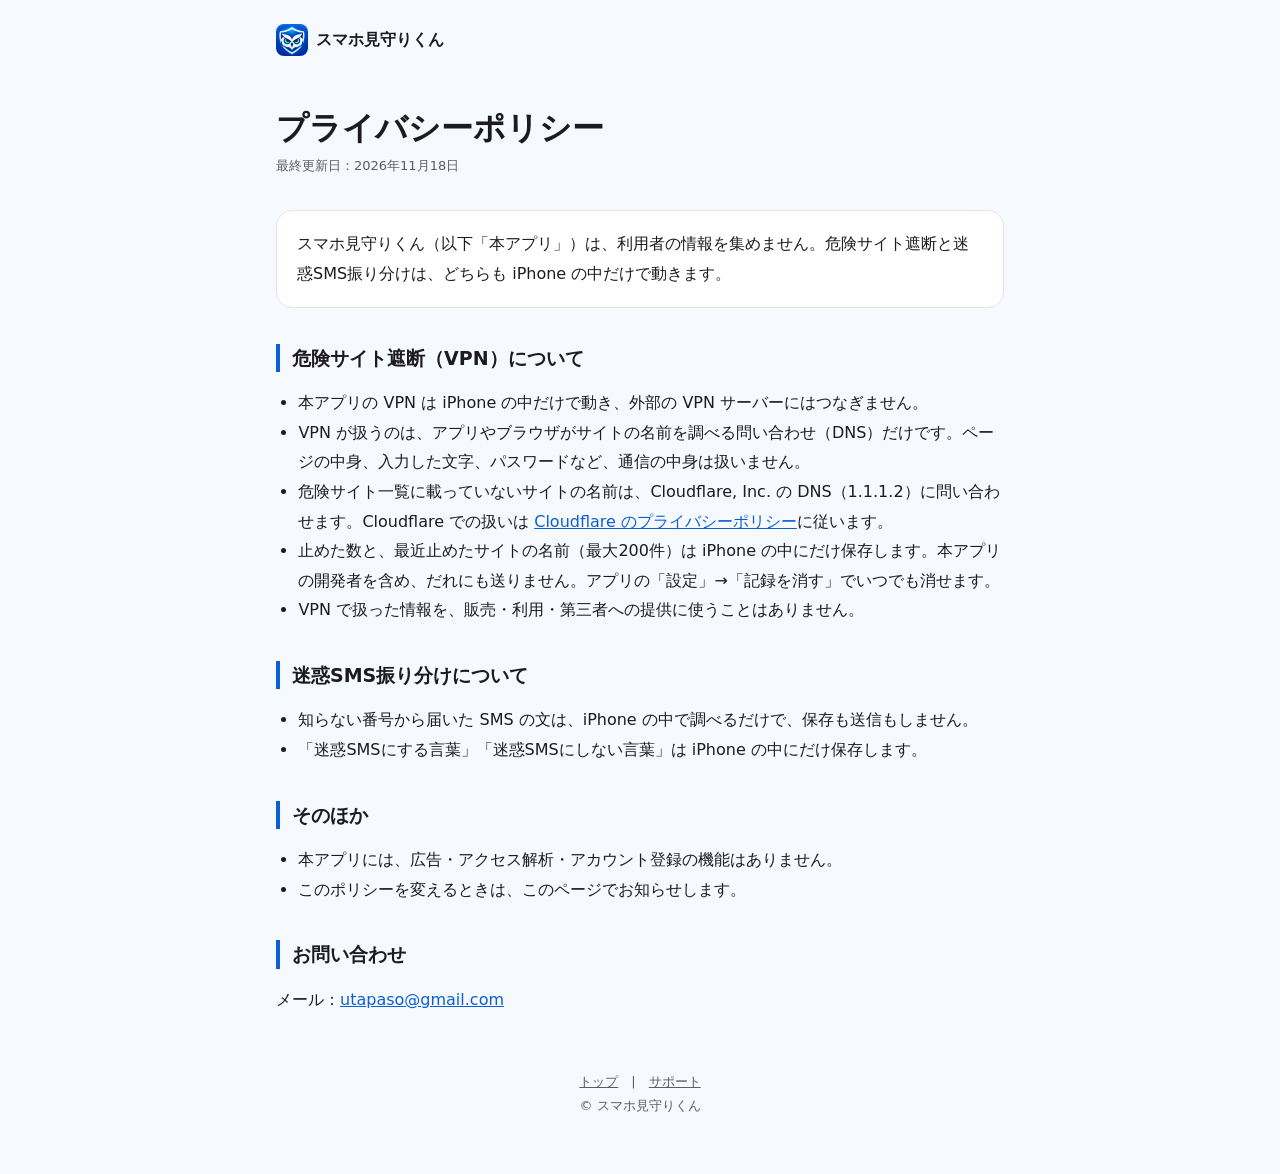
==== privacy.html @ 5403eab5 "紹介サイト・プライバシーポリシー・サポートページを公開用に入れる（mimamori-kun の site/ から） Co-Authored-By: Claude Opus 5.5 <noreply@a" ====
<!doctype html>
<html lang="ja">
<head>
<meta charset="utf-8">
<meta name="viewport" content="width=device-width, initial-scale=1">
<title>見守りくんのプライバシーポリシー</title>
<meta name="description" content="スマホ見守りくんのプライバシーポリシー">
<link rel="icon" href="favicon.png">
<link rel="stylesheet" href="page.css">
</head>
<body>
<div class="wrap">
  <div class="top"><a href="./"><img src="icon.png" alt="">スマホ見守りくん</a></div>
  <h1>プライバシーポリシー</h1>
  <p class="date">最終更新日：2026年11月18日</p>

  <div class="box">
    <p>スマホ見守りくん（以下「本アプリ」）は、利用者の情報を集めません。危険サイト遮断と迷惑SMS振り分けは、どちらも iPhone の中だけで動きます。</p>
  </div>

  <h2>危険サイト遮断（VPN）について</h2>
  <ul>
    <li>本アプリの VPN は iPhone の中だけで動き、外部の VPN サーバーにはつなぎません。</li>
    <li>VPN が扱うのは、アプリやブラウザがサイトの名前を調べる問い合わせ（DNS）だけです。ページの中身、入力した文字、パスワードなど、通信の中身は扱いません。</li>
    <li>危険サイト一覧に載っていないサイトの名前は、Cloudflare, Inc. の DNS（1.1.1.2）に問い合わせます。Cloudflare での扱いは <a href="https://www.cloudflare.com/privacypolicy/">Cloudflare のプライバシーポリシー</a>に従います。</li>
    <li>止めた数と、最近止めたサイトの名前（最大200件）は iPhone の中にだけ保存します。本アプリの開発者を含め、だれにも送りません。アプリの「設定」→「記録を消す」でいつでも消せます。</li>
    <li>VPN で扱った情報を、販売・利用・第三者への提供に使うことはありません。</li>
  </ul>

  <h2>迷惑SMS振り分けについて</h2>
  <ul>
    <li>知らない番号から届いた SMS の文は、iPhone の中で調べるだけで、保存も送信もしません。</li>
    <li>「迷惑SMSにする言葉」「迷惑SMSにしない言葉」は iPhone の中にだけ保存します。</li>
  </ul>

  <h2>そのほか</h2>
  <ul>
    <li>本アプリには、広告・アクセス解析・アカウント登録の機能はありません。</li>
    <li>このポリシーを変えるときは、このページでお知らせします。</li>
  </ul>

  <h2>お問い合わせ</h2>
  <p>メール：<a href="mailto:utapaso@gmail.com">utapaso@gmail.com</a></p>

  <footer><a href="./">トップ</a>　|　<a href="support.html">サポート</a><br>© スマホ見守りくん</footer>
</div>
</body>
</html>
---- page.css ----
:root {
  --bg: #f6f9fd; --surface: #ffffff; --ink: #1d1b20; --muted: #5f5b66; --line: #e7e2ea;
  --primary: #0b5fd6; --primary-soft: #e3eeff;
}
@media (prefers-color-scheme: dark) {
  :root:not([data-theme="light"]) {
    --bg: #0f141c; --surface: #172030; --ink: #e8eef8; --muted: #a9b4c6; --line: #2a3446;
    --primary: #7fb2ff; --primary-soft: #14294d;
  }
}
:root[data-theme="dark"] {
  --bg: #0f141c; --surface: #172030; --ink: #e8eef8; --muted: #a9b4c6; --line: #2a3446;
  --primary: #7fb2ff; --primary-soft: #14294d;
}
* { box-sizing: border-box; }
body {
  margin: 0; background: var(--bg); color: var(--ink); line-height: 1.85;
  font-family: "Hiragino Sans", "Hiragino Kaku Gothic ProN", "Noto Sans JP", "Yu Gothic", system-ui, sans-serif;
  -webkit-font-smoothing: antialiased;
}
.wrap { max-width: 760px; margin: 0 auto; padding: 0 16px 56px; }
.top { padding: 24px 0; }
.top a { display: inline-flex; align-items: center; gap: 8px; color: var(--ink); text-decoration: none; font-weight: 800; }
.top img { width: 32px; height: 32px; border-radius: 8px; }
h1 { font-size: clamp(24px, 5vw, 32px); line-height: 1.4; margin: 16px 0 4px; }
.date { color: var(--muted); font-size: 13px; margin: 0 0 32px; }
h2 { font-size: 19px; margin: 36px 0 8px; padding-left: 12px; border-left: 4px solid var(--primary); line-height: 1.5; }
h3 { font-size: 16px; margin: 20px 0 4px; }
p, li { color: var(--ink); }
ul { padding-left: 1.4em; }
a { color: var(--primary); overflow-wrap: anywhere; }
.box { background: var(--surface); border: 1px solid var(--line); border-radius: 16px; padding: 18px 20px; margin: 16px 0; }
.box p:first-child { margin-top: 0; } .box p:last-child { margin-bottom: 0; }
details { background: var(--surface); border: 1px solid var(--line); border-radius: 14px; padding: 14px 18px; margin: 10px 0; }
summary { font-weight: 700; cursor: pointer; }
details p { margin: 10px 0 0; color: var(--muted); }
footer { text-align: center; color: var(--muted); font-size: 13px; margin-top: 56px; }
footer a { color: var(--muted); }
/* 紹介ページ */
.hero { text-align: center; padding: 24px 0 8px; }
.hero img { width: 120px; height: 120px; border-radius: 27px; box-shadow: 0 8px 28px rgba(11, 95, 214, .25); }
.hero h1 { margin-top: 20px; }
.lead { color: var(--muted); font-size: 17px; margin: 4px 0 24px; }
.cards { display: grid; gap: 14px; grid-template-columns: 1fr; }
@media (min-width: 640px) { .cards { grid-template-columns: 1fr 1fr; } }
.cards .box { margin: 0; }
.cards h3 { margin-top: 0; }
.note { color: var(--muted); font-size: 14px; }
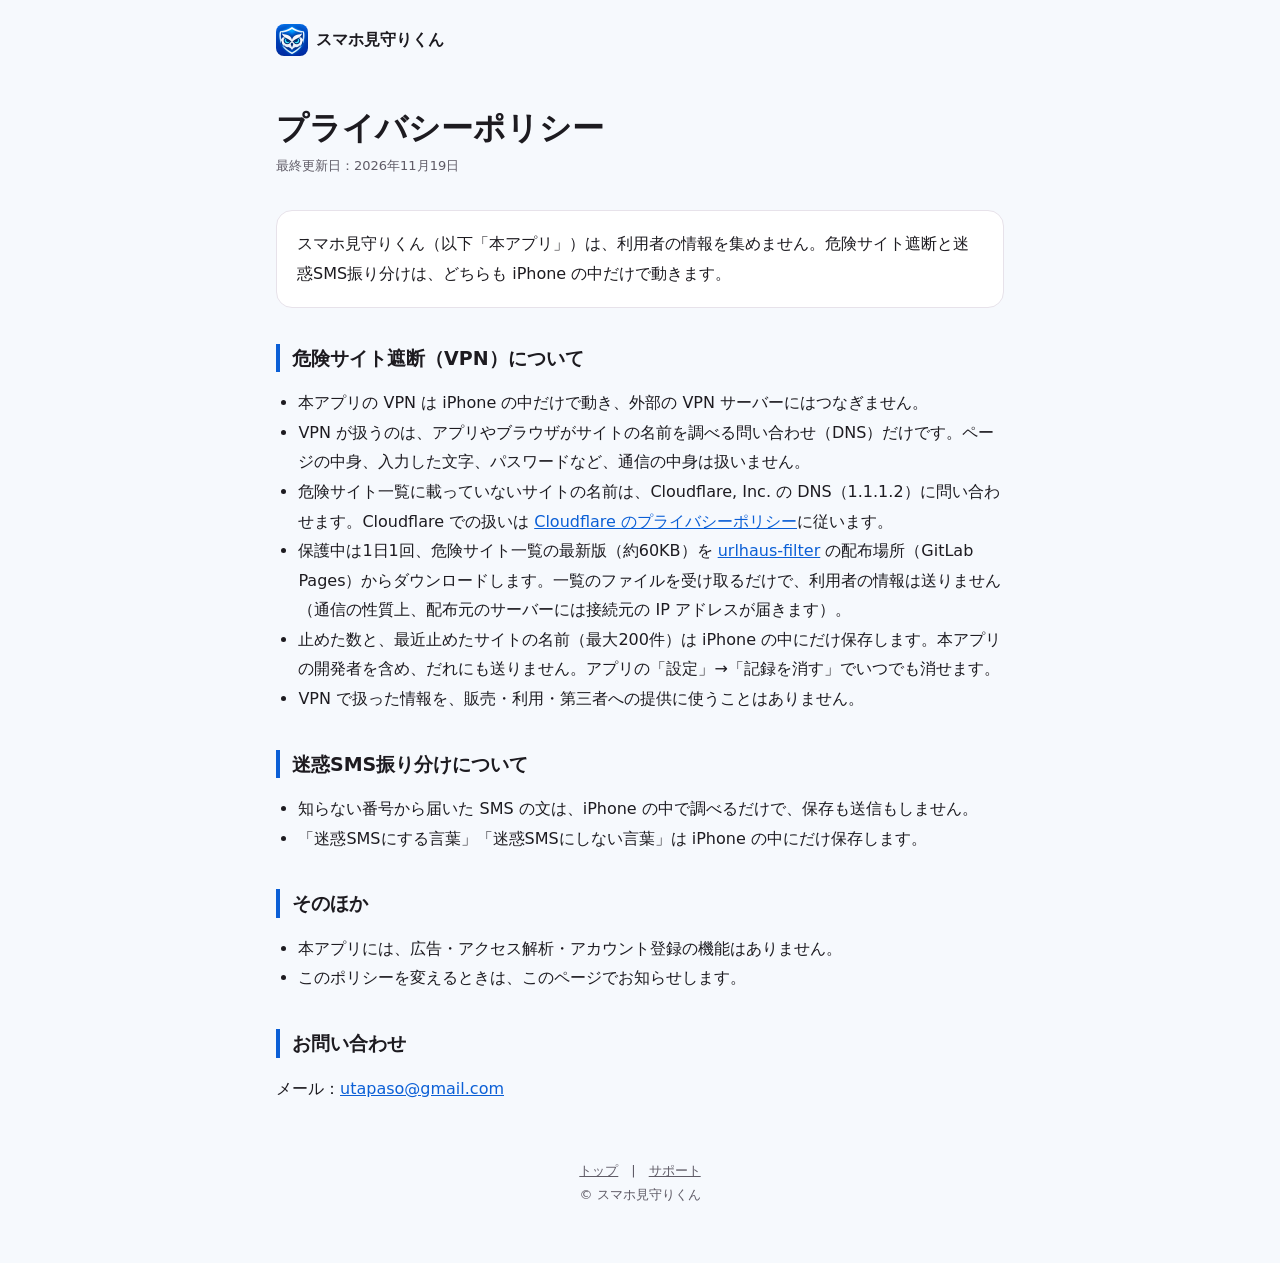
==== commit 172d4f6c: "プライバシーポリシーに1日1回の危険サイト一覧ダウンロードを書く・SMS フィルタの案内を新しい iOS に合わせる（mimamori-kun の site/ から） Co-Authored-By: " ====
--- a/privacy.html
+++ b/privacy.html
@@ -12,7 +12,7 @@
 <div class="wrap">
   <div class="top"><a href="./"><img src="icon.png" alt="">スマホ見守りくん</a></div>
   <h1>プライバシーポリシー</h1>
-  <p class="date">最終更新日：2026年11月18日</p>
+  <p class="date">最終更新日：2026年11月19日</p>
 
   <div class="box">
     <p>スマホ見守りくん（以下「本アプリ」）は、利用者の情報を集めません。危険サイト遮断と迷惑SMS振り分けは、どちらも iPhone の中だけで動きます。</p>
@@ -23,6 +23,7 @@
     <li>本アプリの VPN は iPhone の中だけで動き、外部の VPN サーバーにはつなぎません。</li>
     <li>VPN が扱うのは、アプリやブラウザがサイトの名前を調べる問い合わせ（DNS）だけです。ページの中身、入力した文字、パスワードなど、通信の中身は扱いません。</li>
     <li>危険サイト一覧に載っていないサイトの名前は、Cloudflare, Inc. の DNS（1.1.1.2）に問い合わせます。Cloudflare での扱いは <a href="https://www.cloudflare.com/privacypolicy/">Cloudflare のプライバシーポリシー</a>に従います。</li>
+    <li>保護中は1日1回、危険サイト一覧の最新版（約60KB）を <a href="https://gitlab.com/malware-filter/urlhaus-filter">urlhaus-filter</a> の配布場所（GitLab Pages）からダウンロードします。一覧のファイルを受け取るだけで、利用者の情報は送りません（通信の性質上、配布元のサーバーには接続元の IP アドレスが届きます）。</li>
     <li>止めた数と、最近止めたサイトの名前（最大200件）は iPhone の中にだけ保存します。本アプリの開発者を含め、だれにも送りません。アプリの「設定」→「記録を消す」でいつでも消せます。</li>
     <li>VPN で扱った情報を、販売・利用・第三者への提供に使うことはありません。</li>
   </ul>
